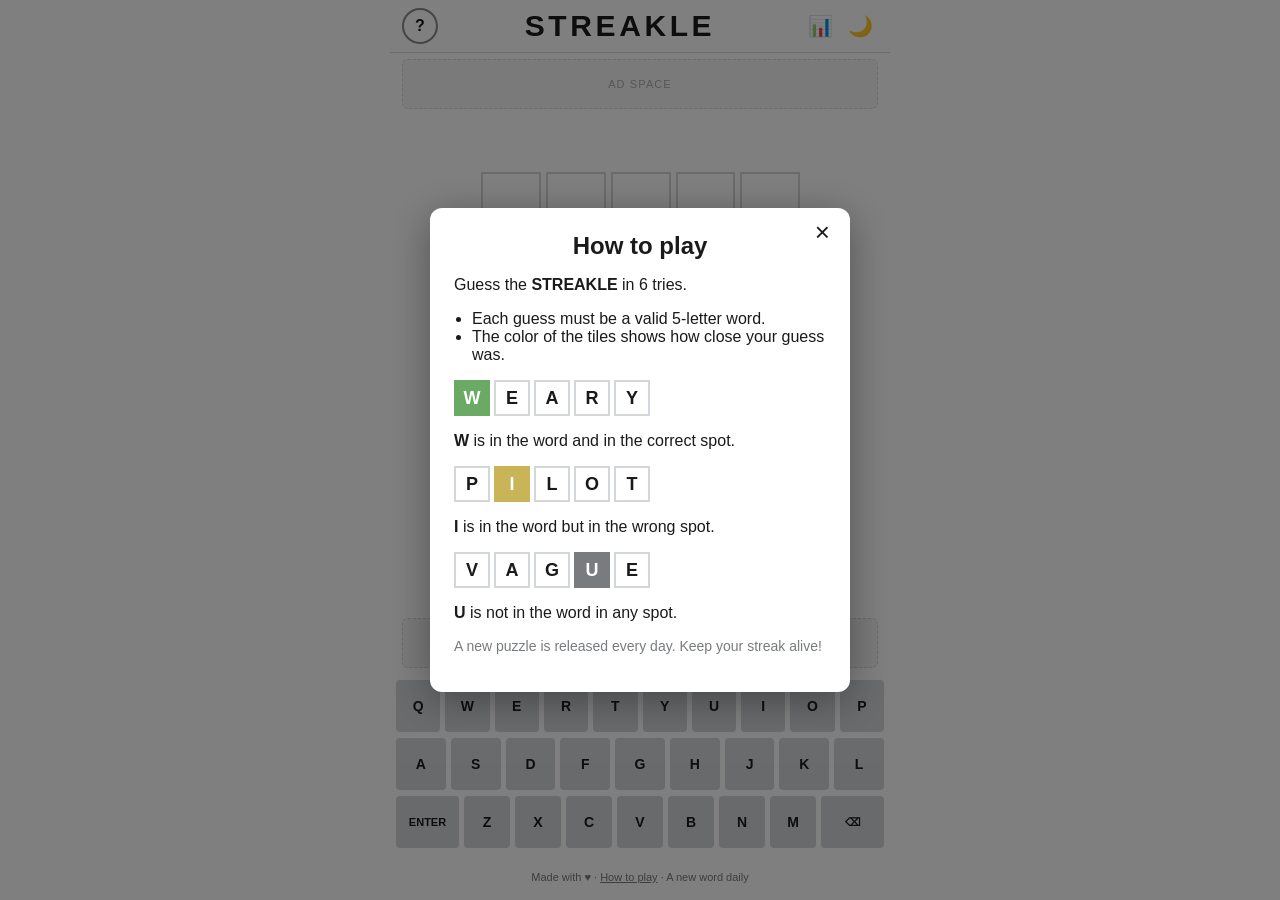
==== index.html @ 3b7d69f0 "Add Streakle: a self-marketing daily word puzzle A zero-backend static web app designed to grow orga" ====
<!DOCTYPE html>
<html lang="en" data-theme="light">
<head>
  <meta charset="UTF-8" />
  <meta name="viewport" content="width=device-width, initial-scale=1.0, maximum-scale=1.0, user-scalable=no" />
  <meta name="theme-color" content="#6aaa64" />
  <title>Streakle — A new word puzzle every day</title>
  <meta name="description" content="Streakle is a free daily word puzzle. One new word every day — guess it in six tries, build your streak, and share your score." />

  <!-- Open Graph / social share cards: makes shared links look great = more click-throughs -->
  <meta property="og:title" content="Streakle — A new word puzzle every day" />
  <meta property="og:description" content="Can you solve today's word in six guesses? Build your streak and challenge your friends." />
  <meta property="og:type" content="website" />
  <meta name="twitter:card" content="summary_large_image" />

  <link rel="manifest" href="manifest.webmanifest" />
  <link rel="icon" href="assets/icon.svg" type="image/svg+xml" />
  <link rel="stylesheet" href="styles.css" />

  <!-- ===================================================================
       MONETIZATION: Google AdSense.
       1. Sign up at https://adsense.google.com and get your publisher ID.
       2. Uncomment the script below and replace ca-pub-XXXXXXXXXXXXXXXX.
       3. Place <ins class="adsbygoogle"> units in the .ad-slot containers.
       ===================================================================
  <script async src="https://pagead2.googlesyndication.com/pagead/js/adsbygoogle.js?client=ca-pub-XXXXXXXXXXXXXXXX" crossorigin="anonymous"></script>
  -->
</head>
<body>
  <header class="topbar">
    <button class="icon-btn" id="helpBtn" aria-label="How to play" title="How to play">?</button>
    <h1 class="brand">STREAKLE</h1>
    <div class="topbar-right">
      <button class="icon-btn" id="statsBtn" aria-label="Statistics" title="Statistics">📊</button>
      <button class="icon-btn" id="themeBtn" aria-label="Toggle theme" title="Toggle theme">🌙</button>
    </div>
  </header>

  <!-- Top ad slot -->
  <div class="ad-slot ad-top" aria-hidden="true"><span>Ad space</span></div>

  <main>
    <div id="board" class="board" aria-label="Game board"></div>
  </main>

  <!-- Bottom ad slot -->
  <div class="ad-slot ad-bottom" aria-hidden="true"><span>Ad space</span></div>

  <div id="keyboard" class="keyboard" aria-label="Keyboard"></div>

  <!-- Toast for transient messages -->
  <div id="toast" class="toast" role="status" aria-live="polite"></div>

  <!-- ============ How to play modal ============ -->
  <div class="modal-backdrop" id="helpModal" hidden>
    <div class="modal" role="dialog" aria-modal="true" aria-labelledby="helpTitle">
      <button class="modal-close" data-close="helpModal" aria-label="Close">×</button>
      <h2 id="helpTitle">How to play</h2>
      <p>Guess the <strong>STREAKLE</strong> in 6 tries.</p>
      <ul class="rules">
        <li>Each guess must be a valid 5-letter word.</li>
        <li>The color of the tiles shows how close your guess was.</li>
      </ul>
      <div class="examples">
        <div class="ex-row">
          <span class="tile correct sm">W</span><span class="tile sm">E</span><span class="tile sm">A</span><span class="tile sm">R</span><span class="tile sm">Y</span>
        </div>
        <p><strong>W</strong> is in the word and in the correct spot.</p>
        <div class="ex-row">
          <span class="tile sm">P</span><span class="tile present sm">I</span><span class="tile sm">L</span><span class="tile sm">O</span><span class="tile sm">T</span>
        </div>
        <p><strong>I</strong> is in the word but in the wrong spot.</p>
        <div class="ex-row">
          <span class="tile sm">V</span><span class="tile sm">A</span><span class="tile sm">G</span><span class="tile absent sm">U</span><span class="tile sm">E</span>
        </div>
        <p><strong>U</strong> is not in the word in any spot.</p>
      </div>
      <p class="muted">A new puzzle is released every day. Keep your streak alive!</p>
    </div>
  </div>

  <!-- ============ Stats modal ============ -->
  <div class="modal-backdrop" id="statsModal" hidden>
    <div class="modal" role="dialog" aria-modal="true" aria-labelledby="statsTitle">
      <button class="modal-close" data-close="statsModal" aria-label="Close">×</button>
      <h2 id="statsTitle">Statistics</h2>
      <div class="stats-grid">
        <div><span class="stat-num" id="statPlayed">0</span><span class="stat-label">Played</span></div>
        <div><span class="stat-num" id="statWinPct">0</span><span class="stat-label">Win %</span></div>
        <div><span class="stat-num" id="statStreak">0</span><span class="stat-label">Current<br>Streak</span></div>
        <div><span class="stat-num" id="statMaxStreak">0</span><span class="stat-label">Max<br>Streak</span></div>
      </div>
      <h3>Guess distribution</h3>
      <div class="dist" id="distChart"></div>

      <div class="result-actions">
        <div class="countdown-wrap">
          <span class="muted">Next Streakle</span>
          <span class="countdown" id="countdown">--:--:--</span>
        </div>
        <button class="share-btn" id="shareBtn">Share <span aria-hidden="true">↗</span></button>
      </div>
    </div>
  </div>

  <footer class="footer">
    <p>Made with ♥ &middot; <a href="#" id="footerHelp">How to play</a> &middot; A new word daily</p>
  </footer>

  <script src="words.js"></script>
  <script src="app.js"></script>
</body>
</html>
---- styles.css ----
/* Streakle — styles. Mobile-first, responsive, light/dark themes. */

:root {
  --bg: #ffffff;
  --fg: #1a1a1b;
  --muted: #787c7e;
  --border: #d3d6da;
  --border-strong: #878a8c;
  --key-bg: #d3d6da;
  --key-fg: #1a1a1b;
  --tile-empty-border: #d3d6da;
  --tile-active-border: #878a8c;
  --correct: #6aaa64;
  --present: #c9b458;
  --absent: #787c7e;
  --modal-bg: #ffffff;
  --backdrop: rgba(0, 0, 0, 0.5);
  --ad-bg: #f4f4f4;
  --accent: #6aaa64;
}

html[data-theme="dark"] {
  --bg: #121213;
  --fg: #ffffff;
  --muted: #818384;
  --border: #3a3a3c;
  --border-strong: #565758;
  --key-bg: #818384;
  --key-fg: #ffffff;
  --tile-empty-border: #3a3a3c;
  --tile-active-border: #565758;
  --correct: #538d4e;
  --present: #b59f3b;
  --absent: #3a3a3c;
  --modal-bg: #1e1e1f;
  --backdrop: rgba(0, 0, 0, 0.7);
  --ad-bg: #1e1e1f;
  --accent: #538d4e;
}

* { box-sizing: border-box; -webkit-tap-highlight-color: transparent; }

html, body {
  margin: 0;
  height: 100%;
  background: var(--bg);
  color: var(--fg);
  font-family: -apple-system, BlinkMacSystemFont, "Segoe UI", Roboto, Helvetica, Arial, sans-serif;
  overflow: hidden;
}

body {
  display: flex;
  flex-direction: column;
  height: 100dvh;
  max-width: 500px;
  margin: 0 auto;
}

/* ---------- Top bar ---------- */
.topbar {
  display: flex;
  align-items: center;
  justify-content: space-between;
  padding: 8px 12px;
  border-bottom: 1px solid var(--border);
}
.brand {
  font-weight: 800;
  font-size: clamp(22px, 6vw, 30px);
  letter-spacing: 0.12em;
  margin: 0;
  text-align: center;
  flex: 1;
}
.topbar-right { display: flex; gap: 4px; }
.icon-btn {
  background: none;
  border: none;
  color: var(--fg);
  font-size: 20px;
  cursor: pointer;
  width: 36px;
  height: 36px;
  border-radius: 50%;
  display: grid;
  place-items: center;
}
.icon-btn:hover { background: var(--ad-bg); }
#helpBtn { font-weight: 700; border: 2px solid var(--border-strong); font-size: 16px; }

/* ---------- Ad slots ---------- */
.ad-slot {
  background: var(--ad-bg);
  color: var(--muted);
  display: grid;
  place-items: center;
  font-size: 11px;
  letter-spacing: 0.1em;
  text-transform: uppercase;
  border: 1px dashed var(--border);
  margin: 6px 12px;
  border-radius: 6px;
  min-height: 50px;
  flex-shrink: 0;
}
.ad-slot span { opacity: 0.6; }

/* ---------- Board ---------- */
main {
  flex: 1;
  display: grid;
  place-items: center;
  overflow: hidden;
  padding: 4px;
}
.board {
  display: grid;
  grid-template-rows: repeat(6, 1fr);
  gap: 5px;
  padding: 6px;
  width: min(330px, 88vw);
  aspect-ratio: 5 / 6;
}
.row {
  display: grid;
  grid-template-columns: repeat(5, 1fr);
  gap: 5px;
}
.tile {
  display: grid;
  place-items: center;
  font-weight: 700;
  font-size: clamp(20px, 7vw, 32px);
  text-transform: uppercase;
  border: 2px solid var(--tile-empty-border);
  color: var(--fg);
  user-select: none;
  aspect-ratio: 1;
}
.tile.filled { border-color: var(--tile-active-border); animation: pop 100ms ease; }
.tile.correct { background: var(--correct); border-color: var(--correct); color: #fff; }
.tile.present { background: var(--present); border-color: var(--present); color: #fff; }
.tile.absent  { background: var(--absent);  border-color: var(--absent);  color: #fff; }

.tile.reveal { animation: flip 500ms ease forwards; }
.row.shake { animation: shake 500ms; }
.row.win .tile { animation: bounce 600ms; }

@keyframes pop { from { transform: scale(0.9); } to { transform: scale(1); } }
@keyframes flip {
  0% { transform: rotateX(0); }
  50% { transform: rotateX(-90deg); }
  100% { transform: rotateX(0); }
}
@keyframes shake {
  0%,100% { transform: translateX(0); }
  20%,60% { transform: translateX(-6px); }
  40%,80% { transform: translateX(6px); }
}
@keyframes bounce {
  0%,100% { transform: translateY(0); }
  40% { transform: translateY(-18px); }
  60% { transform: translateY(-8px); }
}

/* ---------- Keyboard ---------- */
.keyboard {
  display: flex;
  flex-direction: column;
  gap: 6px;
  padding: 6px 6px max(8px, env(safe-area-inset-bottom));
  flex-shrink: 0;
}
.kb-row { display: flex; gap: 5px; justify-content: center; }
.key {
  flex: 1;
  min-width: 0;
  height: 52px;
  border: none;
  border-radius: 4px;
  background: var(--key-bg);
  color: var(--key-fg);
  font-weight: 700;
  font-size: 14px;
  text-transform: uppercase;
  cursor: pointer;
  display: grid;
  place-items: center;
  transition: background 120ms;
}
.key.wide { flex: 1.5; font-size: 11px; }
.key:active { opacity: 0.7; }
.key.correct { background: var(--correct); color: #fff; }
.key.present { background: var(--present); color: #fff; }
.key.absent  { background: var(--absent);  color: #fff; }

/* ---------- Toast ---------- */
.toast {
  position: fixed;
  top: 70px;
  left: 50%;
  transform: translateX(-50%);
  background: var(--fg);
  color: var(--bg);
  padding: 12px 18px;
  border-radius: 6px;
  font-weight: 600;
  font-size: 14px;
  opacity: 0;
  pointer-events: none;
  transition: opacity 150ms;
  z-index: 100;
  white-space: nowrap;
}
.toast.show { opacity: 1; }

/* ---------- Modals ---------- */
.modal-backdrop {
  position: fixed;
  inset: 0;
  background: var(--backdrop);
  display: grid;
  place-items: center;
  z-index: 200;
  padding: 16px;
}
.modal-backdrop[hidden] { display: none; }
.modal {
  background: var(--modal-bg);
  color: var(--fg);
  border-radius: 12px;
  padding: 24px;
  width: min(420px, 100%);
  max-height: 88dvh;
  overflow-y: auto;
  position: relative;
  box-shadow: 0 8px 40px rgba(0,0,0,0.35);
}
.modal h2 { margin: 0 0 12px; text-align: center; }
.modal-close {
  position: absolute;
  top: 10px;
  right: 14px;
  background: none;
  border: none;
  font-size: 26px;
  color: var(--fg);
  cursor: pointer;
  line-height: 1;
}
.rules { padding-left: 18px; }
.muted { color: var(--muted); font-size: 14px; }
.examples .ex-row { display: flex; gap: 4px; margin: 12px 0 4px; }
.tile.sm { width: 36px; height: 36px; font-size: 18px; border-width: 2px; aspect-ratio: auto; }

/* ---------- Stats ---------- */
.stats-grid {
  display: grid;
  grid-template-columns: repeat(4, 1fr);
  gap: 6px;
  text-align: center;
  margin-bottom: 16px;
}
.stat-num { font-size: 30px; font-weight: 700; display: block; }
.stat-label { font-size: 11px; line-height: 1.1; display: block; }
.dist { display: flex; flex-direction: column; gap: 4px; margin: 8px 0 18px; }
.dist-row { display: flex; align-items: center; gap: 6px; font-size: 13px; }
.dist-label { width: 12px; text-align: right; }
.dist-bar {
  background: var(--absent);
  color: #fff;
  text-align: right;
  padding: 2px 6px;
  min-width: 22px;
  font-weight: 700;
  border-radius: 2px;
}
.dist-bar.current { background: var(--correct); }

.result-actions {
  display: flex;
  align-items: center;
  justify-content: space-between;
  border-top: 1px solid var(--border);
  padding-top: 16px;
}
.countdown-wrap { display: flex; flex-direction: column; text-align: center; }
.countdown { font-size: 26px; font-weight: 700; font-variant-numeric: tabular-nums; }
.share-btn {
  background: var(--accent);
  color: #fff;
  border: none;
  border-radius: 6px;
  padding: 14px 28px;
  font-size: 18px;
  font-weight: 700;
  text-transform: uppercase;
  cursor: pointer;
  display: flex;
  align-items: center;
  gap: 8px;
}
.share-btn:active { opacity: 0.85; }

/* ---------- Footer ---------- */
.footer {
  text-align: center;
  font-size: 11px;
  color: var(--muted);
  padding: 4px 0 6px;
  flex-shrink: 0;
}
.footer a { color: var(--muted); }

@media (max-height: 680px) {
  .ad-slot { min-height: 40px; }
  .key { height: 46px; }
}
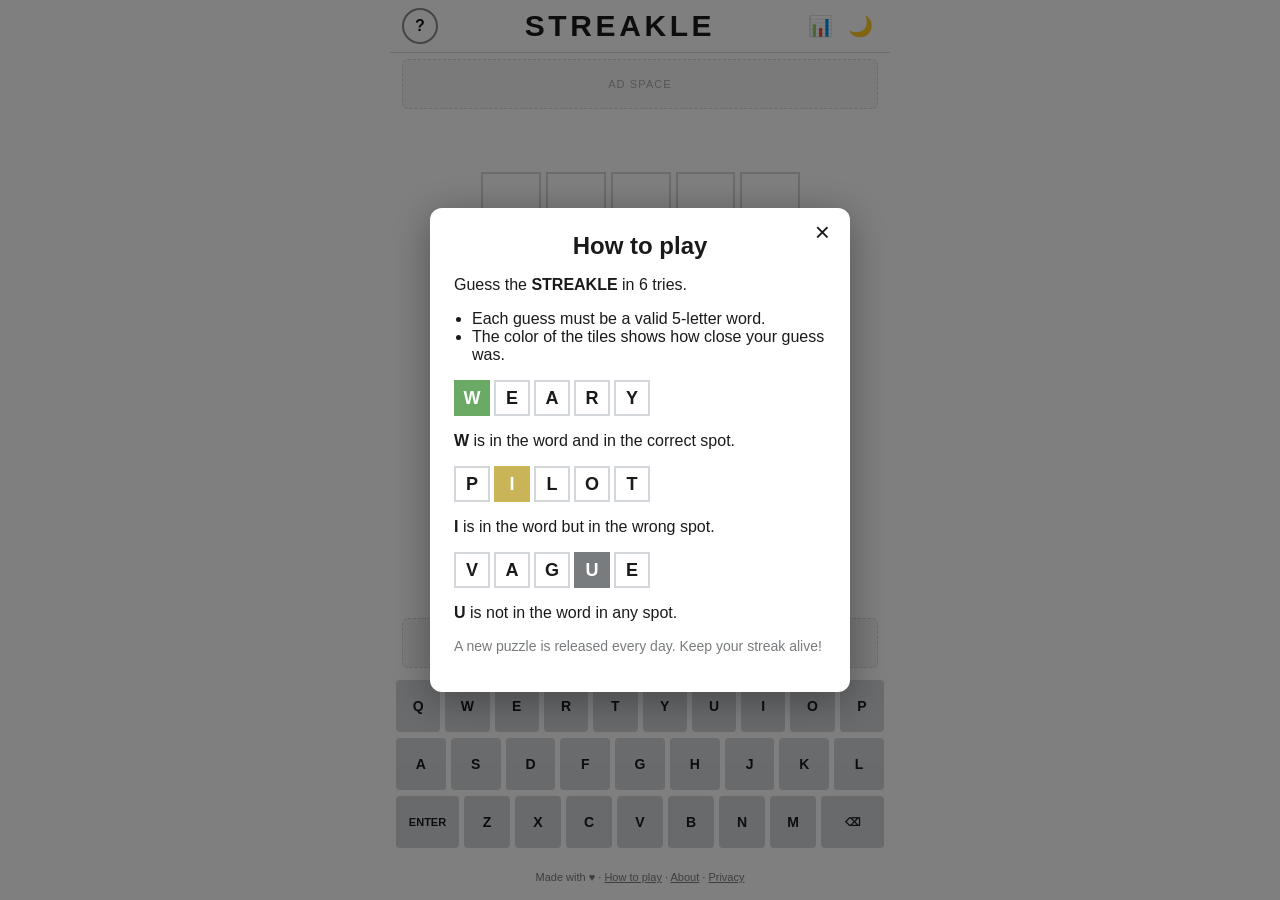
==== commit be946b48: "Add earn-ready kit: legal pages, SEO, share image, ENTER hint, ad scaffolding - privacy.html + about" ====
--- a/index.html
+++ b/index.html
@@ -6,12 +6,20 @@
   <meta name="theme-color" content="#6aaa64" />
   <title>Streakle — A new word puzzle every day</title>
   <meta name="description" content="Streakle is a free daily word puzzle. One new word every day — guess it in six tries, build your streak, and share your score." />
+  <link rel="canonical" href="https://jokerland01.github.io/Application/" />
 
   <!-- Open Graph / social share cards: makes shared links look great = more click-throughs -->
   <meta property="og:title" content="Streakle — A new word puzzle every day" />
   <meta property="og:description" content="Can you solve today's word in six guesses? Build your streak and challenge your friends." />
   <meta property="og:type" content="website" />
+  <meta property="og:url" content="https://jokerland01.github.io/Application/" />
+  <meta property="og:image" content="https://jokerland01.github.io/Application/assets/og-image.png" />
+  <meta property="og:image:width" content="1200" />
+  <meta property="og:image:height" content="630" />
   <meta name="twitter:card" content="summary_large_image" />
+  <meta name="twitter:title" content="Streakle — A new word puzzle every day" />
+  <meta name="twitter:description" content="Can you solve today's word in six guesses? Build your streak and challenge your friends." />
+  <meta name="twitter:image" content="https://jokerland01.github.io/Application/assets/og-image.png" />
 
   <link rel="manifest" href="manifest.webmanifest" />
   <link rel="icon" href="assets/icon.svg" type="image/svg+xml" />
@@ -36,15 +44,27 @@
     </div>
   </header>
 
-  <!-- Top ad slot -->
-  <div class="ad-slot ad-top" aria-hidden="true"><span>Ad space</span></div>
+  <!-- Top ad slot. Once AdSense is approved: uncomment the <ins> unit and remove the placeholder <span>. -->
+  <div class="ad-slot ad-top"><span>Ad space</span>
+    <!--
+    <ins class="adsbygoogle" style="display:block" data-ad-client="ca-pub-XXXXXXXXXXXXXXXX"
+         data-ad-slot="0000000000" data-ad-format="auto" data-full-width-responsive="true"></ins>
+    <script>(adsbygoogle = window.adsbygoogle || []).push({});</script>
+    -->
+  </div>
 
   <main>
     <div id="board" class="board" aria-label="Game board"></div>
   </main>
 
-  <!-- Bottom ad slot -->
-  <div class="ad-slot ad-bottom" aria-hidden="true"><span>Ad space</span></div>
+  <!-- Bottom ad slot. Once AdSense is approved: uncomment the <ins> unit and remove the placeholder <span>. -->
+  <div class="ad-slot ad-bottom"><span>Ad space</span>
+    <!--
+    <ins class="adsbygoogle" style="display:block" data-ad-client="ca-pub-XXXXXXXXXXXXXXXX"
+         data-ad-slot="0000000000" data-ad-format="auto" data-full-width-responsive="true"></ins>
+    <script>(adsbygoogle = window.adsbygoogle || []).push({});</script>
+    -->
+  </div>
 
   <div id="keyboard" class="keyboard" aria-label="Keyboard"></div>
 
@@ -104,7 +124,7 @@
   </div>
 
   <footer class="footer">
-    <p>Made with ♥ &middot; <a href="#" id="footerHelp">How to play</a> &middot; A new word daily</p>
+    <p>Made with ♥ &middot; <a href="#" id="footerHelp">How to play</a> &middot; <a href="about.html">About</a> &middot; <a href="privacy.html">Privacy</a></p>
   </footer>
 
   <script src="words.js"></script>
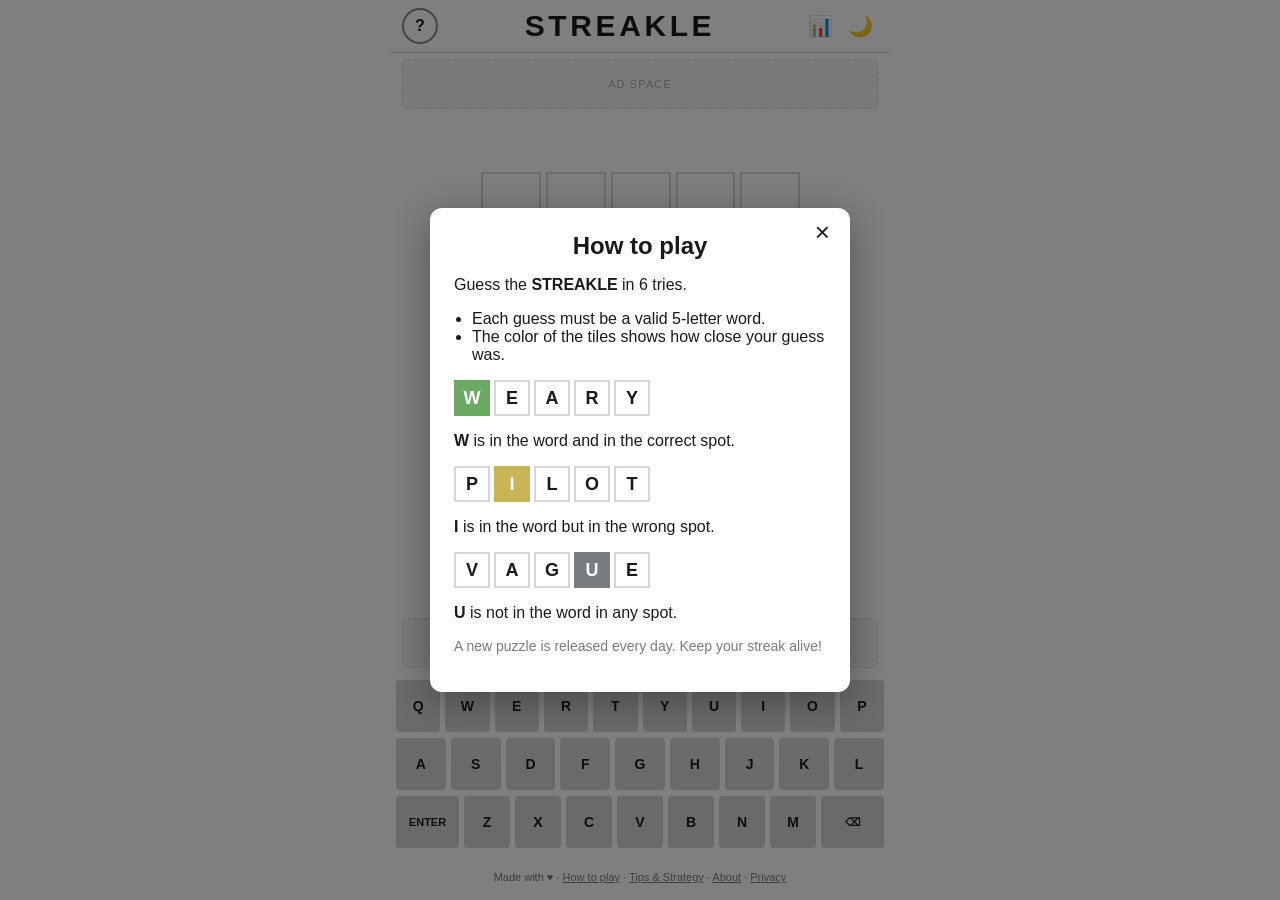
==== commit 81e656d8: "Add strategy/tips + FAQ content page to strengthen AdSense approval and SEO" ====
--- a/index.html
+++ b/index.html
@@ -6,20 +6,20 @@
   <meta name="theme-color" content="#6aaa64" />
   <title>Streakle — A new word puzzle every day</title>
   <meta name="description" content="Streakle is a free daily word puzzle. One new word every day — guess it in six tries, build your streak, and share your score." />
-  <link rel="canonical" href="https://jokerland01.github.io/Application/" />
+  <link rel="canonical" href="https://streakle.bytewise.live/" />
 
   <!-- Open Graph / social share cards: makes shared links look great = more click-throughs -->
   <meta property="og:title" content="Streakle — A new word puzzle every day" />
   <meta property="og:description" content="Can you solve today's word in six guesses? Build your streak and challenge your friends." />
   <meta property="og:type" content="website" />
-  <meta property="og:url" content="https://jokerland01.github.io/Application/" />
-  <meta property="og:image" content="https://jokerland01.github.io/Application/assets/og-image.png" />
+  <meta property="og:url" content="https://streakle.bytewise.live/" />
+  <meta property="og:image" content="https://streakle.bytewise.live/assets/og-image.png" />
   <meta property="og:image:width" content="1200" />
   <meta property="og:image:height" content="630" />
   <meta name="twitter:card" content="summary_large_image" />
   <meta name="twitter:title" content="Streakle — A new word puzzle every day" />
   <meta name="twitter:description" content="Can you solve today's word in six guesses? Build your streak and challenge your friends." />
-  <meta name="twitter:image" content="https://jokerland01.github.io/Application/assets/og-image.png" />
+  <meta name="twitter:image" content="https://streakle.bytewise.live/assets/og-image.png" />
 
   <link rel="manifest" href="manifest.webmanifest" />
   <link rel="icon" href="assets/icon.svg" type="image/svg+xml" />
@@ -124,7 +124,7 @@
   </div>
 
   <footer class="footer">
-    <p>Made with ♥ &middot; <a href="#" id="footerHelp">How to play</a> &middot; <a href="about.html">About</a> &middot; <a href="privacy.html">Privacy</a></p>
+    <p>Made with ♥ &middot; <a href="#" id="footerHelp">How to play</a> &middot; <a href="strategy.html">Tips &amp; Strategy</a> &middot; <a href="about.html">About</a> &middot; <a href="privacy.html">Privacy</a></p>
   </footer>
 
   <script src="words.js"></script>
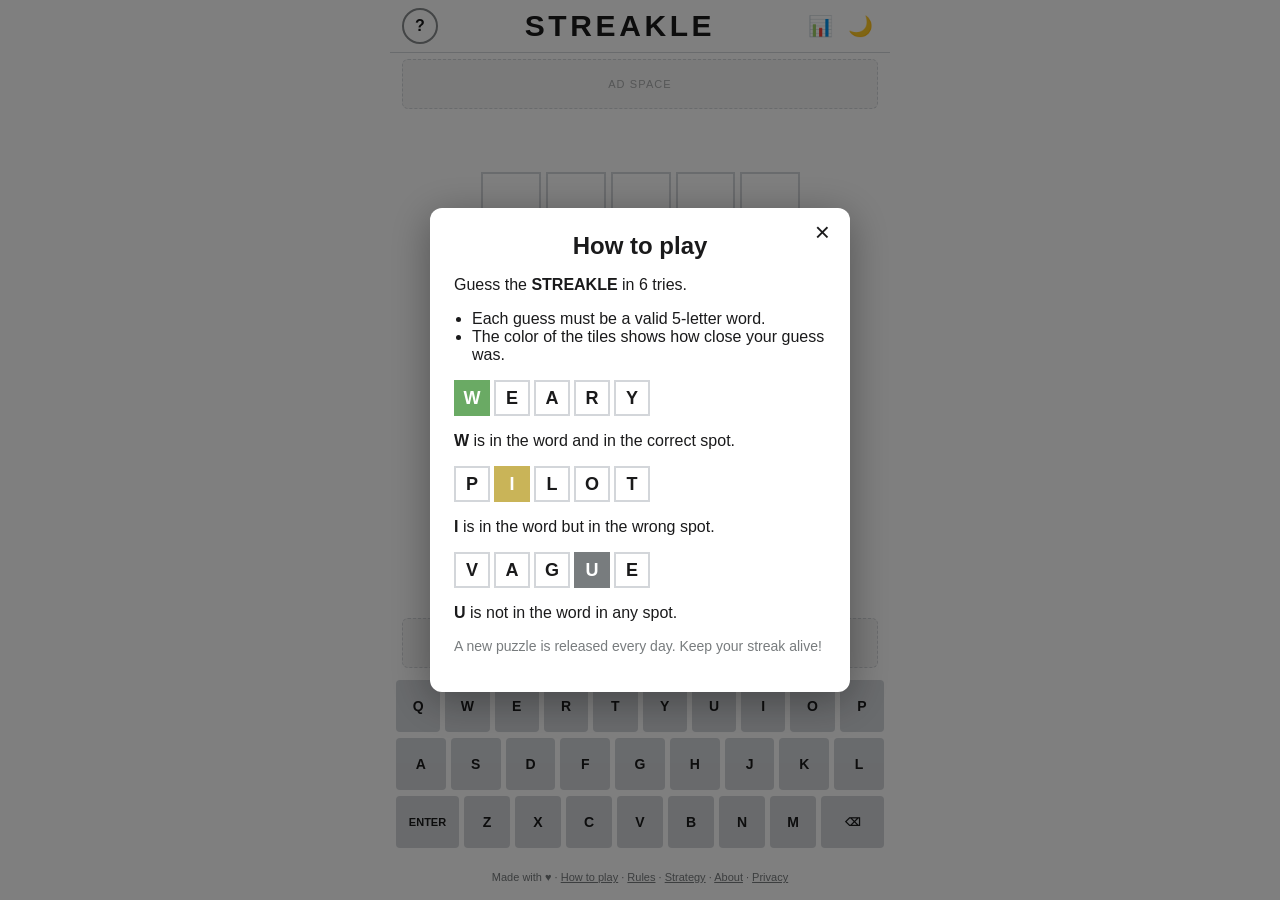
==== commit 3003d07c: "SEO pass: structured data, FAQ schema, social/canonical tags, How to Play page, internal linking, si" ====
--- a/index.html
+++ b/index.html
@@ -25,14 +25,47 @@
   <link rel="icon" href="assets/icon.svg" type="image/svg+xml" />
   <link rel="stylesheet" href="styles.css" />
 
-  <!-- ===================================================================
-       MONETIZATION: Google AdSense.
-       1. Sign up at https://adsense.google.com and get your publisher ID.
-       2. Uncomment the script below and replace ca-pub-XXXXXXXXXXXXXXXX.
-       3. Place <ins class="adsbygoogle"> units in the .ad-slot containers.
-       ===================================================================
-  <script async src="https://pagead2.googlesyndication.com/pagead/js/adsbygoogle.js?client=ca-pub-XXXXXXXXXXXXXXXX" crossorigin="anonymous"></script>
-  -->
+  <!-- Google AdSense -->
+  <script async src="https://pagead2.googlesyndication.com/pagead/js/adsbygoogle.js?client=ca-pub-4400023475704778" crossorigin="anonymous"></script>
+
+  <!-- Structured data: helps Google understand the site = richer search listings -->
+  <script type="application/ld+json">
+  {
+    "@context": "https://schema.org",
+    "@graph": [
+      {
+        "@type": "WebSite",
+        "@id": "https://streakle.bytewise.live/#website",
+        "url": "https://streakle.bytewise.live/",
+        "name": "Streakle",
+        "description": "A free daily five-letter word puzzle. Guess the word in six tries and build your streak.",
+        "inLanguage": "en",
+        "publisher": { "@id": "https://streakle.bytewise.live/#org" }
+      },
+      {
+        "@type": "Organization",
+        "@id": "https://streakle.bytewise.live/#org",
+        "name": "Streakle",
+        "url": "https://streakle.bytewise.live/",
+        "logo": "https://streakle.bytewise.live/assets/icon.svg"
+      },
+      {
+        "@type": "WebApplication",
+        "name": "Streakle",
+        "url": "https://streakle.bytewise.live/",
+        "description": "Streakle is a free daily word puzzle. One new five-letter word every day — guess it in six tries, build your streak, and share your score.",
+        "applicationCategory": "GameApplication",
+        "operatingSystem": "Any (modern web browser)",
+        "browserRequirements": "Requires JavaScript",
+        "image": "https://streakle.bytewise.live/assets/og-image.png",
+        "inLanguage": "en",
+        "isAccessibleForFree": true,
+        "offers": { "@type": "Offer", "price": "0", "priceCurrency": "USD" },
+        "publisher": { "@id": "https://streakle.bytewise.live/#org" }
+      }
+    ]
+  }
+  </script>
 </head>
 <body>
   <header class="topbar">
@@ -47,7 +80,7 @@
   <!-- Top ad slot. Once AdSense is approved: uncomment the <ins> unit and remove the placeholder <span>. -->
   <div class="ad-slot ad-top"><span>Ad space</span>
     <!--
-    <ins class="adsbygoogle" style="display:block" data-ad-client="ca-pub-XXXXXXXXXXXXXXXX"
+    <ins class="adsbygoogle" style="display:block" data-ad-client="ca-pub-4400023475704778"
          data-ad-slot="0000000000" data-ad-format="auto" data-full-width-responsive="true"></ins>
     <script>(adsbygoogle = window.adsbygoogle || []).push({});</script>
     -->
@@ -60,7 +93,7 @@
   <!-- Bottom ad slot. Once AdSense is approved: uncomment the <ins> unit and remove the placeholder <span>. -->
   <div class="ad-slot ad-bottom"><span>Ad space</span>
     <!--
-    <ins class="adsbygoogle" style="display:block" data-ad-client="ca-pub-XXXXXXXXXXXXXXXX"
+    <ins class="adsbygoogle" style="display:block" data-ad-client="ca-pub-4400023475704778"
          data-ad-slot="0000000000" data-ad-format="auto" data-full-width-responsive="true"></ins>
     <script>(adsbygoogle = window.adsbygoogle || []).push({});</script>
     -->
@@ -124,7 +157,7 @@
   </div>
 
   <footer class="footer">
-    <p>Made with ♥ &middot; <a href="#" id="footerHelp">How to play</a> &middot; <a href="strategy.html">Tips &amp; Strategy</a> &middot; <a href="about.html">About</a> &middot; <a href="privacy.html">Privacy</a></p>
+    <p>Made with ♥ &middot; <a href="#" id="footerHelp">How to play</a> &middot; <a href="how-to-play.html">Rules</a> &middot; <a href="strategy.html">Strategy</a> &middot; <a href="about.html">About</a> &middot; <a href="privacy.html">Privacy</a></p>
   </footer>
 
   <script src="words.js"></script>
